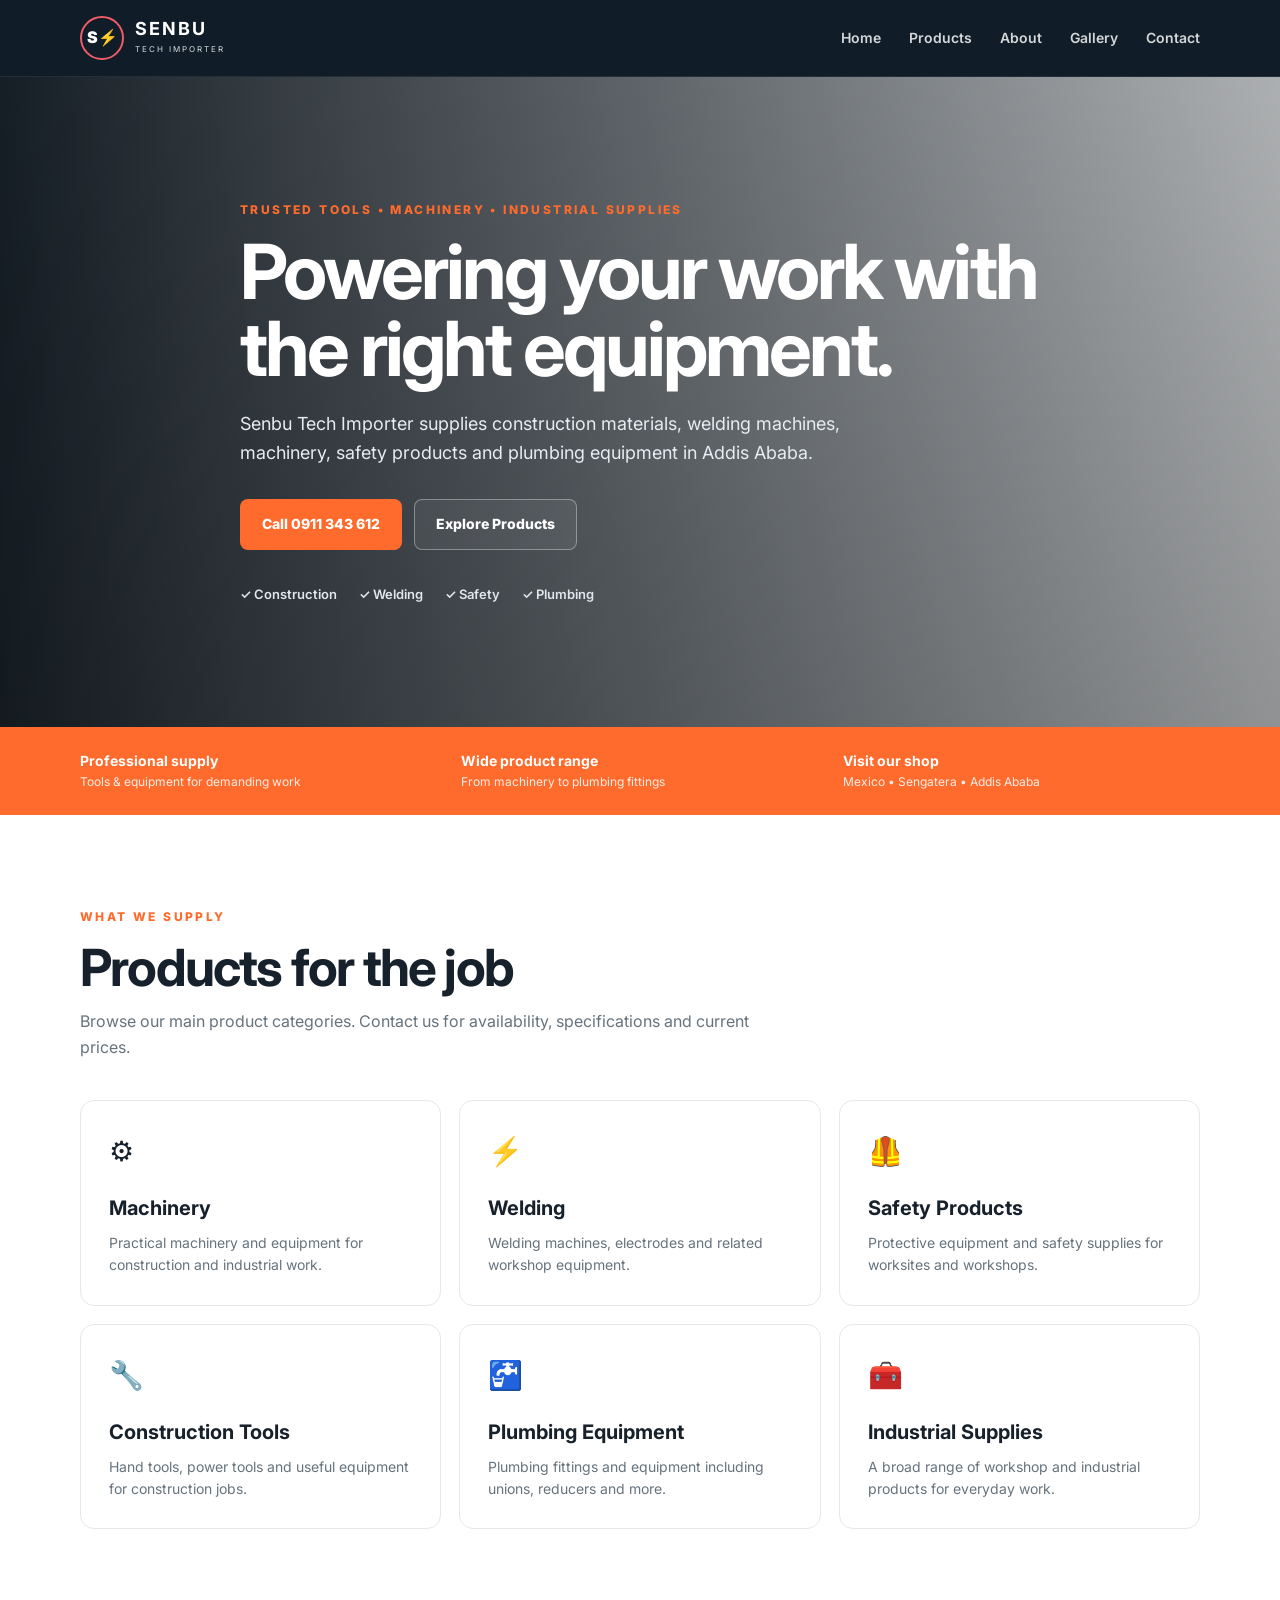
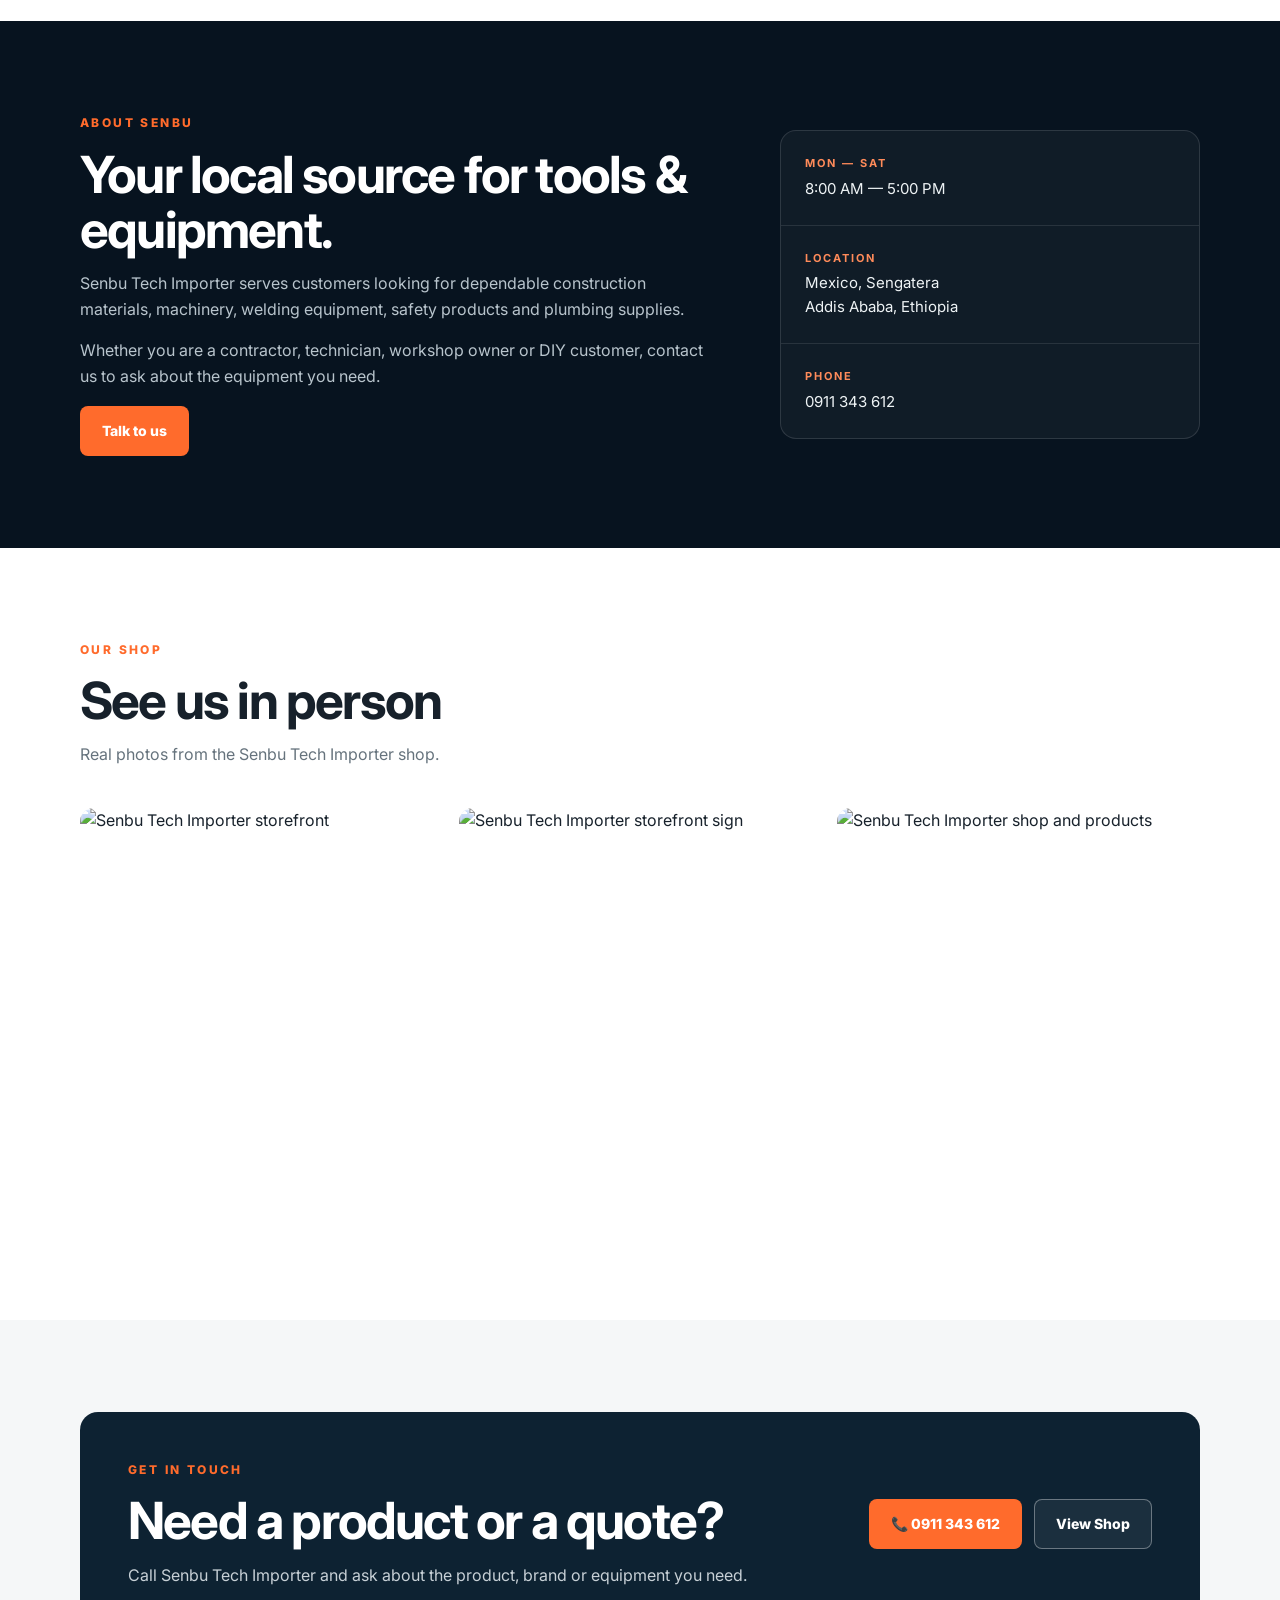
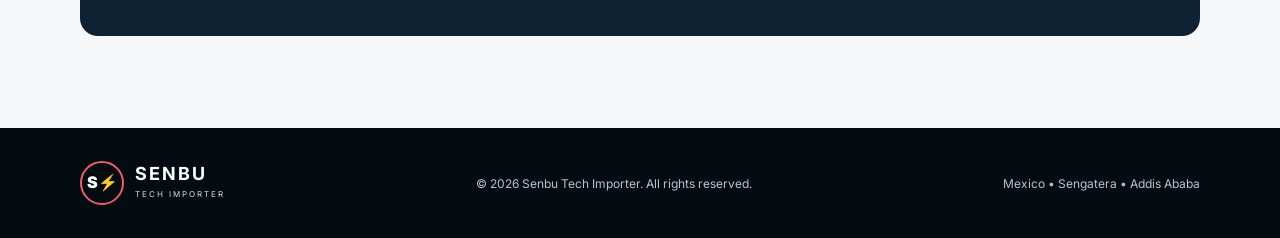
==== index.html @ f14bc9f2 "Add files via upload" ====
<!DOCTYPE html>
<html lang="en">
<head>
  <meta charset="UTF-8" />
  <meta name="viewport" content="width=device-width, initial-scale=1.0" />
  <meta name="description" content="Senbu Tech Importer - construction materials, welding machines, machinery, safety products and plumbing equipment in Addis Ababa." />
  <title>Senbu Tech Importer | Construction & Machinery</title>
  <link rel="stylesheet" href="style.css" />
</head>
<body>
  <header class="header">
    <div class="container nav">
      <a class="brand" href="#home" aria-label="Senbu Tech Importer home">
        <span class="brand-mark">S⚡</span>
        <span><strong>SENBU</strong><small>TECH IMPORTER</small></span>
      </a>
      <button class="menu-btn" aria-label="Open menu" onclick="toggleMenu()">☰</button>
      <nav id="navLinks">
        <a href="#home">Home</a>
        <a href="#products">Products</a>
        <a href="#about">About</a>
        <a href="#gallery">Gallery</a>
        <a href="#contact">Contact</a>
      </nav>
    </div>
  </header>

  <main>
    <section id="home" class="hero">
      <div class="hero-overlay"></div>
      <div class="container hero-content">
        <div class="eyebrow">TRUSTED TOOLS • MACHINERY • INDUSTRIAL SUPPLIES</div>
        <h1>Powering your work with the right equipment.</h1>
        <p>Senbu Tech Importer supplies construction materials, welding machines, machinery, safety products and plumbing equipment in Addis Ababa.</p>
        <div class="hero-actions">
          <a class="btn primary" href="tel:0911343612">Call 0911 343 612</a>
          <a class="btn secondary" href="#products">Explore Products</a>
        </div>
        <div class="hero-badges">
          <span>✓ Construction</span><span>✓ Welding</span><span>✓ Safety</span><span>✓ Plumbing</span>
        </div>
      </div>
    </section>

    <section class="trust">
      <div class="container trust-grid">
        <div><strong>Professional supply</strong><span>Tools & equipment for demanding work</span></div>
        <div><strong>Wide product range</strong><span>From machinery to plumbing fittings</span></div>
        <div><strong>Visit our shop</strong><span>Mexico • Sengatera • Addis Ababa</span></div>
      </div>
    </section>

    <section id="products" class="section">
      <div class="container">
        <div class="section-heading">
          <span class="eyebrow">WHAT WE SUPPLY</span>
          <h2>Products for the job</h2>
          <p>Browse our main product categories. Contact us for availability, specifications and current prices.</p>
        </div>
        <div class="cards">
          <article class="card"><div class="icon">⚙</div><h3>Machinery</h3><p>Practical machinery and equipment for construction and industrial work.</p></article>
          <article class="card"><div class="icon">⚡</div><h3>Welding</h3><p>Welding machines, electrodes and related workshop equipment.</p></article>
          <article class="card"><div class="icon">🦺</div><h3>Safety Products</h3><p>Protective equipment and safety supplies for worksites and workshops.</p></article>
          <article class="card"><div class="icon">🔧</div><h3>Construction Tools</h3><p>Hand tools, power tools and useful equipment for construction jobs.</p></article>
          <article class="card"><div class="icon">🚰</div><h3>Plumbing Equipment</h3><p>Plumbing fittings and equipment including unions, reducers and more.</p></article>
          <article class="card"><div class="icon">🧰</div><h3>Industrial Supplies</h3><p>A broad range of workshop and industrial products for everyday work.</p></article>
        </div>
      </div>
    </section>

    <section id="about" class="section dark">
      <div class="container split">
        <div>
          <span class="eyebrow">ABOUT SENBU</span>
          <h2>Your local source for tools & equipment.</h2>
          <p>Senbu Tech Importer serves customers looking for dependable construction materials, machinery, welding equipment, safety products and plumbing supplies.</p>
          <p>Whether you are a contractor, technician, workshop owner or DIY customer, contact us to ask about the equipment you need.</p>
          <a class="btn primary" href="tel:0911343612">Talk to us</a>
        </div>
        <div class="about-panel">
          <div><strong>MON — SAT</strong><span>8:00 AM — 5:00 PM</span></div>
          <div><strong>LOCATION</strong><span>Mexico, Sengatera<br/>Addis Ababa, Ethiopia</span></div>
          <div><strong>PHONE</strong><span>0911 343 612</span></div>
        </div>
      </div>
    </section>

    <section id="gallery" class="section">
      <div class="container">
        <div class="section-heading">
          <span class="eyebrow">OUR SHOP</span>
          <h2>See us in person</h2>
          <p>Real photos from the Senbu Tech Importer shop.</p>
        </div>
        <div class="gallery">
          <img src="assets/shop-1.png" alt="Senbu Tech Importer storefront" />
          <img src="assets/shop-2.png" alt="Senbu Tech Importer storefront sign" />
          <img src="assets/shop-3.png" alt="Senbu Tech Importer shop and products" />
        </div>
      </div>
    </section>

    <section id="contact" class="section contact">
      <div class="container contact-box">
        <div>
          <span class="eyebrow">GET IN TOUCH</span>
          <h2>Need a product or a quote?</h2>
          <p>Call Senbu Tech Importer and ask about the product, brand or equipment you need.</p>
        </div>
        <div class="contact-actions">
          <a class="btn primary" href="tel:0911343612">📞 0911 343 612</a>
          <a class="btn secondary" href="#gallery">View Shop</a>
        </div>
      </div>
    </section>
  </main>

  <footer>
    <div class="container footer">
      <div class="brand footer-brand"><span class="brand-mark">S⚡</span><span><strong>SENBU</strong><small>TECH IMPORTER</small></span></div>
      <p>© <span id="year"></span> Senbu Tech Importer. All rights reserved.</p>
      <p>Mexico • Sengatera • Addis Ababa</p>
    </div>
  </footer>

  <script>
    function toggleMenu() {
      document.getElementById('navLinks').classList.toggle('open');
    }
    document.querySelectorAll('#navLinks a').forEach(a => a.addEventListener('click', () => {
      document.getElementById('navLinks').classList.remove('open');
    }));
    document.getElementById('year').textContent = new Date().getFullYear();
  </script>
</body>
</html>
---- style.css ----
@import url('https://fonts.googleapis.com/css2?family=Inter:wght@400;500;600;700;800;900&display=swap');

:root{
  --navy:#07131f;
  --navy2:#0d2232;
  --red:#c93446;
  --orange:#ff6b2c;
  --blue:#0e536f;
  --light:#f5f7f8;
  --text:#17212b;
  --muted:#66737d;
  --white:#fff;
  --line:#e4e8eb;
}
*{box-sizing:border-box;margin:0;padding:0}
html{scroll-behavior:smooth}
body{font-family:Inter,Arial,sans-serif;color:var(--text);background:#fff;line-height:1.6}
a{text-decoration:none;color:inherit}
.container{width:min(1120px,92%);margin:auto}
.header{position:sticky;top:0;z-index:20;background:rgba(7,19,31,.96);backdrop-filter:blur(12px);color:white;border-bottom:1px solid rgba(255,255,255,.08)}
.nav{min-height:76px;display:flex;align-items:center;justify-content:space-between;gap:30px}
.brand{display:flex;align-items:center;gap:11px}
.brand-mark{display:grid;place-items:center;width:44px;height:44px;border:2px solid #ef5c67;border-radius:50%;font-weight:900;color:#fff;font-size:16px}
.brand strong{display:block;font-size:18px;letter-spacing:2px;line-height:1}
.brand small{display:block;color:#d7dde1;font-size:8px;letter-spacing:2px;margin-top:5px}
nav{display:flex;gap:28px;font-size:14px;font-weight:600}
nav a{opacity:.82;transition:.2s}
nav a:hover{opacity:1;color:#ff8b5a}
.menu-btn{display:none;background:none;border:0;color:#fff;font-size:26px}
.hero{position:relative;min-height:650px;display:flex;align-items:center;background:
linear-gradient(90deg,rgba(5,15,24,.92),rgba(5,15,24,.60),rgba(5,15,24,.25)),
url('assets/shop-3.png') center/cover}
.hero-overlay{position:absolute;inset:0;background:linear-gradient(180deg,rgba(0,0,0,.1),rgba(0,0,0,.25))}
.hero-content{position:relative;color:#fff;padding:90px 0;max-width:800px}
.eyebrow{font-size:12px;font-weight:800;letter-spacing:2.4px;color:var(--orange);display:block;margin-bottom:14px}
.hero h1{font-size:clamp(42px,6vw,76px);line-height:1.02;letter-spacing:-3px;max-width:800px;margin-bottom:22px}
.hero p{font-size:18px;max-width:650px;color:#e6edf1;margin-bottom:32px}
.hero-actions,.contact-actions{display:flex;gap:12px;flex-wrap:wrap}
.btn{display:inline-flex;align-items:center;justify-content:center;padding:13px 21px;border-radius:8px;font-weight:800;font-size:14px;border:1px solid transparent;transition:.2s}
.btn.primary{background:var(--orange);color:#fff}
.btn.primary:hover{transform:translateY(-2px);filter:brightness(1.05)}
.btn.secondary{border-color:rgba(255,255,255,.35);color:#fff;background:rgba(255,255,255,.06)}
.btn.secondary:hover{background:#fff;color:var(--navy)}
.hero-badges{display:flex;gap:22px;flex-wrap:wrap;margin-top:34px;color:#dfe7eb;font-size:13px;font-weight:600}
.trust{background:var(--orange);color:#fff}
.trust-grid{display:grid;grid-template-columns:repeat(3,1fr);padding:23px 0;gap:24px}
.trust-grid div{display:flex;flex-direction:column}
.trust-grid strong{font-size:14px}
.trust-grid span{font-size:12px;opacity:.88}
.section{padding:92px 0}
.section-heading{max-width:700px;margin-bottom:40px}
.section-heading h2,.split h2,.contact-box h2{font-size:clamp(32px,4vw,52px);line-height:1.08;letter-spacing:-1.8px;margin-bottom:14px}
.section-heading p,.split p,.contact-box p{color:var(--muted)}
.cards{display:grid;grid-template-columns:repeat(3,1fr);gap:18px}
.card{padding:28px;border:1px solid var(--line);border-radius:14px;background:#fff;transition:.2s}
.card:hover{transform:translateY(-4px);box-shadow:0 15px 35px rgba(7,19,31,.08)}
.icon{font-size:28px;margin-bottom:18px}
.card h3{font-size:20px;margin-bottom:8px}
.card p{color:var(--muted);font-size:14px}
.dark{background:var(--navy);color:#fff}
.dark .split p{color:#b8c4cc;margin-bottom:16px}
.split{display:grid;grid-template-columns:1.2fr .8fr;gap:70px;align-items:center}
.about-panel{border:1px solid rgba(255,255,255,.12);border-radius:16px;overflow:hidden;background:rgba(255,255,255,.04)}
.about-panel div{padding:24px;border-bottom:1px solid rgba(255,255,255,.1);display:flex;flex-direction:column}
.about-panel div:last-child{border-bottom:0}
.about-panel strong{font-size:11px;letter-spacing:2px;color:#ff8b5a;margin-bottom:4px}
.about-panel span{font-size:15px;color:#eef3f5}
.gallery{display:grid;grid-template-columns:repeat(3,1fr);gap:16px}
.gallery img{width:100%;height:420px;object-fit:cover;border-radius:14px;display:block}
.contact{background:var(--light)}
.contact-box{background:var(--navy2);color:#fff;border-radius:18px;padding:48px;display:flex;align-items:center;justify-content:space-between;gap:35px}
.contact-box p{color:#c7d0d6;max-width:620px}
footer{background:#040b11;color:#b9c3c9}
.footer{min-height:110px;display:flex;align-items:center;justify-content:space-between;gap:20px;flex-wrap:wrap;font-size:12px}
.footer-brand{color:#fff}
@media(max-width:800px){
  .menu-btn{display:block}
  nav{display:none;position:absolute;left:4%;right:4%;top:76px;padding:16px;background:var(--navy);border:1px solid rgba(255,255,255,.1);border-radius:0 0 12px 12px;flex-direction:column;gap:16px}
  nav.open{display:flex}
  .hero{min-height:600px}
  .hero h1{letter-spacing:-2px}
  .trust-grid,.cards,.split,.gallery{grid-template-columns:1fr}
  .section{padding:70px 0}
  .gallery img{height:320px}
  .contact-box{padding:32px;display:block}
  .contact-actions{margin-top:24px}
}
@media(max-width:500px){
  .hero{min-height:620px}
  .hero-content{padding:70px 0}
  .hero h1{font-size:43px}
  .hero p{font-size:16px}
  .hero-badges{gap:12px}
}
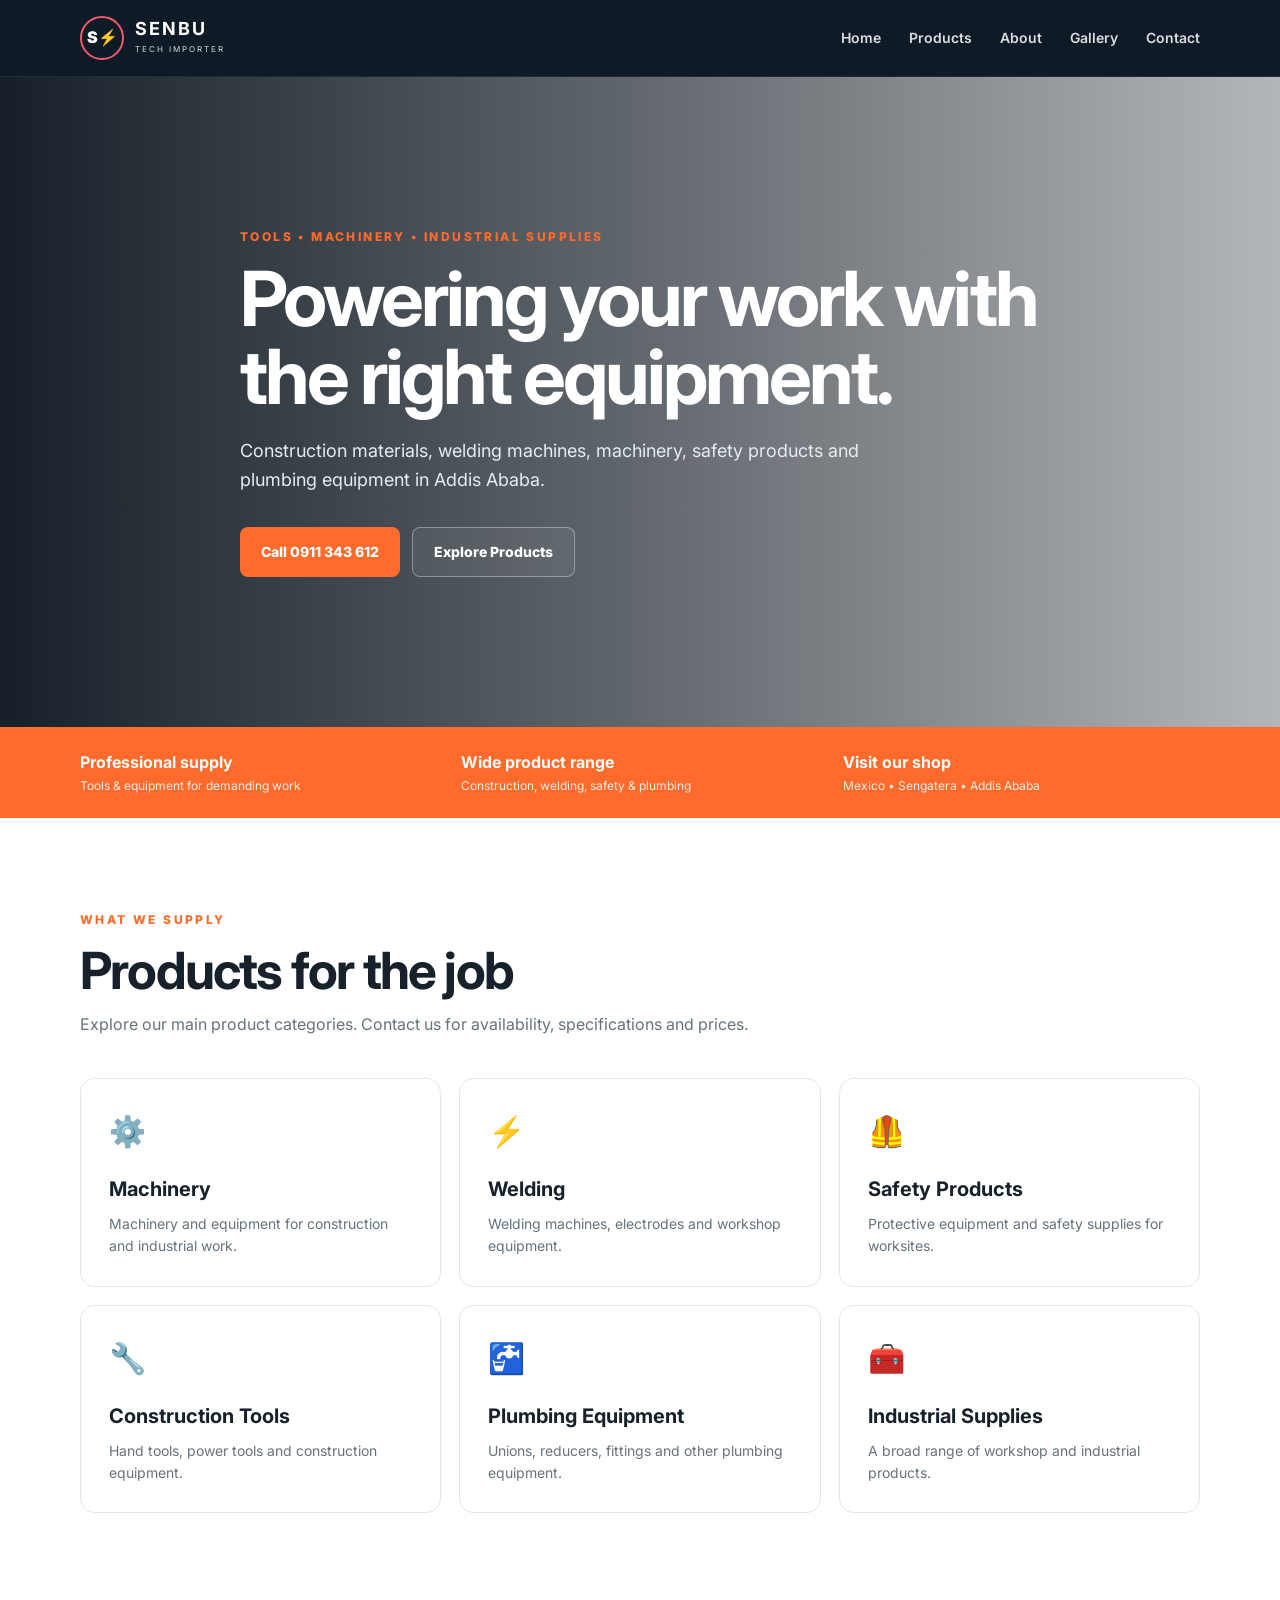
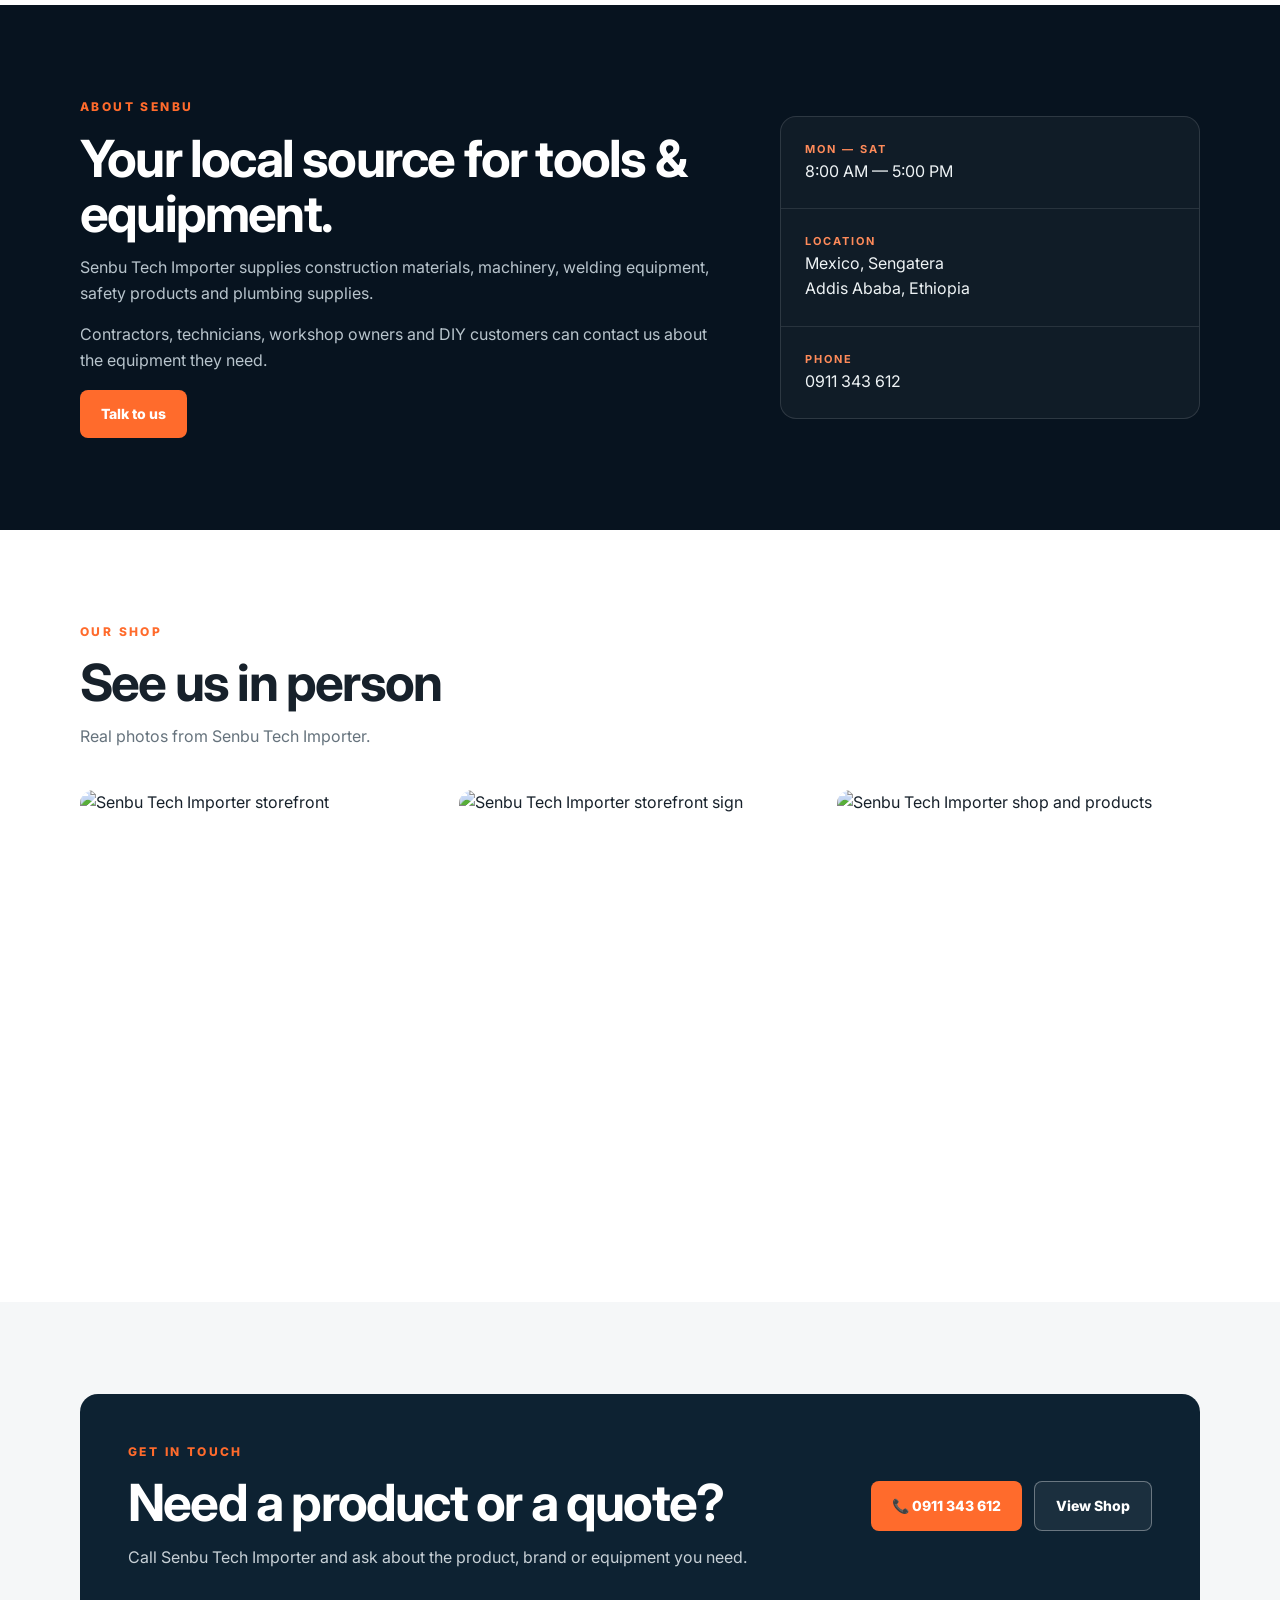
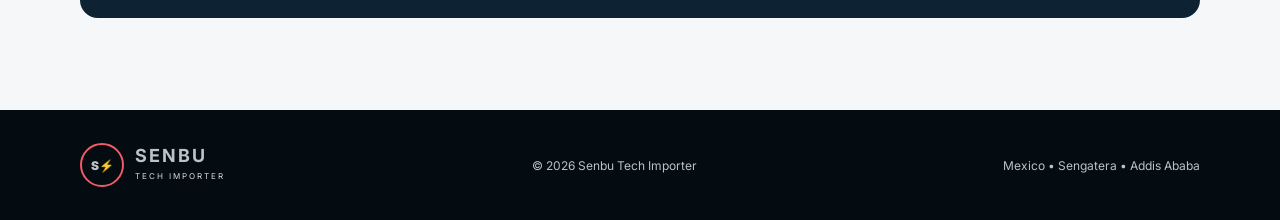
==== commit d360e872: "Add files via upload" ====
--- a/index.html
+++ b/index.html
@@ -1,136 +1,65 @@
 <!DOCTYPE html>
 <html lang="en">
 <head>
-  <meta charset="UTF-8" />
-  <meta name="viewport" content="width=device-width, initial-scale=1.0" />
-  <meta name="description" content="Senbu Tech Importer - construction materials, welding machines, machinery, safety products and plumbing equipment in Addis Ababa." />
-  <title>Senbu Tech Importer | Construction & Machinery</title>
-  <link rel="stylesheet" href="style.css" />
+<meta charset="UTF-8">
+<meta name="viewport" content="width=device-width, initial-scale=1.0">
+<meta name="description" content="Senbu Tech Importer - construction materials, welding machines, machinery, safety products and plumbing equipment in Addis Ababa.">
+<title>Senbu Tech Importer | Construction & Machinery</title>
+<link rel="stylesheet" href="style.css">
 </head>
 <body>
-  <header class="header">
-    <div class="container nav">
-      <a class="brand" href="#home" aria-label="Senbu Tech Importer home">
-        <span class="brand-mark">S⚡</span>
-        <span><strong>SENBU</strong><small>TECH IMPORTER</small></span>
-      </a>
-      <button class="menu-btn" aria-label="Open menu" onclick="toggleMenu()">☰</button>
-      <nav id="navLinks">
-        <a href="#home">Home</a>
-        <a href="#products">Products</a>
-        <a href="#about">About</a>
-        <a href="#gallery">Gallery</a>
-        <a href="#contact">Contact</a>
-      </nav>
-    </div>
-  </header>
+<header class="header"><div class="container nav">
+<a class="brand" href="#home"><span class="brand-mark">S⚡</span><span><strong>SENBU</strong><small>TECH IMPORTER</small></span></a>
+<button class="menu-btn" onclick="toggleMenu()">☰</button>
+<nav id="navLinks"><a href="#home">Home</a><a href="#products">Products</a><a href="#about">About</a><a href="#gallery">Gallery</a><a href="#contact">Contact</a></nav>
+</div></header>
 
-  <main>
-    <section id="home" class="hero">
-      <div class="hero-overlay"></div>
-      <div class="container hero-content">
-        <div class="eyebrow">TRUSTED TOOLS • MACHINERY • INDUSTRIAL SUPPLIES</div>
-        <h1>Powering your work with the right equipment.</h1>
-        <p>Senbu Tech Importer supplies construction materials, welding machines, machinery, safety products and plumbing equipment in Addis Ababa.</p>
-        <div class="hero-actions">
-          <a class="btn primary" href="tel:0911343612">Call 0911 343 612</a>
-          <a class="btn secondary" href="#products">Explore Products</a>
-        </div>
-        <div class="hero-badges">
-          <span>✓ Construction</span><span>✓ Welding</span><span>✓ Safety</span><span>✓ Plumbing</span>
-        </div>
-      </div>
-    </section>
+<section id="home" class="hero"><div class="container hero-content">
+<span class="eyebrow">TOOLS • MACHINERY • INDUSTRIAL SUPPLIES</span>
+<h1>Powering your work with the right equipment.</h1>
+<p>Construction materials, welding machines, machinery, safety products and plumbing equipment in Addis Ababa.</p>
+<div class="actions"><a class="btn primary" href="tel:0911343612">Call 0911 343 612</a><a class="btn secondary" href="#products">Explore Products</a></div>
+</div></section>
 
-    <section class="trust">
-      <div class="container trust-grid">
-        <div><strong>Professional supply</strong><span>Tools & equipment for demanding work</span></div>
-        <div><strong>Wide product range</strong><span>From machinery to plumbing fittings</span></div>
-        <div><strong>Visit our shop</strong><span>Mexico • Sengatera • Addis Ababa</span></div>
-      </div>
-    </section>
+<section class="trust"><div class="container trust-grid">
+<div><b>Professional supply</b><span>Tools & equipment for demanding work</span></div>
+<div><b>Wide product range</b><span>Construction, welding, safety & plumbing</span></div>
+<div><b>Visit our shop</b><span>Mexico • Sengatera • Addis Ababa</span></div>
+</div></section>
 
-    <section id="products" class="section">
-      <div class="container">
-        <div class="section-heading">
-          <span class="eyebrow">WHAT WE SUPPLY</span>
-          <h2>Products for the job</h2>
-          <p>Browse our main product categories. Contact us for availability, specifications and current prices.</p>
-        </div>
-        <div class="cards">
-          <article class="card"><div class="icon">⚙</div><h3>Machinery</h3><p>Practical machinery and equipment for construction and industrial work.</p></article>
-          <article class="card"><div class="icon">⚡</div><h3>Welding</h3><p>Welding machines, electrodes and related workshop equipment.</p></article>
-          <article class="card"><div class="icon">🦺</div><h3>Safety Products</h3><p>Protective equipment and safety supplies for worksites and workshops.</p></article>
-          <article class="card"><div class="icon">🔧</div><h3>Construction Tools</h3><p>Hand tools, power tools and useful equipment for construction jobs.</p></article>
-          <article class="card"><div class="icon">🚰</div><h3>Plumbing Equipment</h3><p>Plumbing fittings and equipment including unions, reducers and more.</p></article>
-          <article class="card"><div class="icon">🧰</div><h3>Industrial Supplies</h3><p>A broad range of workshop and industrial products for everyday work.</p></article>
-        </div>
-      </div>
-    </section>
+<section id="products" class="section"><div class="container">
+<div class="heading"><span class="eyebrow">WHAT WE SUPPLY</span><h2>Products for the job</h2><p>Explore our main product categories. Contact us for availability, specifications and prices.</p></div>
+<div class="cards">
+<article class="card"><div class="cat-icon">⚙️</div><h3>Machinery</h3><p>Machinery and equipment for construction and industrial work.</p></article>
+<article class="card"><div class="cat-icon">⚡</div><h3>Welding</h3><p>Welding machines, electrodes and workshop equipment.</p></article>
+<article class="card"><div class="cat-icon">🦺</div><h3>Safety Products</h3><p>Protective equipment and safety supplies for worksites.</p></article>
+<article class="card"><div class="cat-icon">🔧</div><h3>Construction Tools</h3><p>Hand tools, power tools and construction equipment.</p></article>
+<article class="card"><div class="cat-icon">🚰</div><h3>Plumbing Equipment</h3><p>Unions, reducers, fittings and other plumbing equipment.</p></article>
+<article class="card"><div class="cat-icon">🧰</div><h3>Industrial Supplies</h3><p>A broad range of workshop and industrial products.</p></article>
+</div></div></section>
 
-    <section id="about" class="section dark">
-      <div class="container split">
-        <div>
-          <span class="eyebrow">ABOUT SENBU</span>
-          <h2>Your local source for tools & equipment.</h2>
-          <p>Senbu Tech Importer serves customers looking for dependable construction materials, machinery, welding equipment, safety products and plumbing supplies.</p>
-          <p>Whether you are a contractor, technician, workshop owner or DIY customer, contact us to ask about the equipment you need.</p>
-          <a class="btn primary" href="tel:0911343612">Talk to us</a>
-        </div>
-        <div class="about-panel">
-          <div><strong>MON — SAT</strong><span>8:00 AM — 5:00 PM</span></div>
-          <div><strong>LOCATION</strong><span>Mexico, Sengatera<br/>Addis Ababa, Ethiopia</span></div>
-          <div><strong>PHONE</strong><span>0911 343 612</span></div>
-        </div>
-      </div>
-    </section>
+<section id="about" class="section dark"><div class="container split">
+<div><span class="eyebrow">ABOUT SENBU</span><h2>Your local source for tools & equipment.</h2>
+<p>Senbu Tech Importer supplies construction materials, machinery, welding equipment, safety products and plumbing supplies.</p>
+<p>Contractors, technicians, workshop owners and DIY customers can contact us about the equipment they need.</p>
+<a class="btn primary" href="tel:0911343612">Talk to us</a></div>
+<div class="info"><div><b>MON — SAT</b><span>8:00 AM — 5:00 PM</span></div><div><b>LOCATION</b><span>Mexico, Sengatera<br>Addis Ababa, Ethiopia</span></div><div><b>PHONE</b><span>0911 343 612</span></div></div>
+</div></section>
 
-    <section id="gallery" class="section">
-      <div class="container">
-        <div class="section-heading">
-          <span class="eyebrow">OUR SHOP</span>
-          <h2>See us in person</h2>
-          <p>Real photos from the Senbu Tech Importer shop.</p>
-        </div>
-        <div class="gallery">
-          <img src="assets/shop-1.png" alt="Senbu Tech Importer storefront" />
-          <img src="assets/shop-2.png" alt="Senbu Tech Importer storefront sign" />
-          <img src="assets/shop-3.png" alt="Senbu Tech Importer shop and products" />
-        </div>
-      </div>
-    </section>
+<section id="gallery" class="section"><div class="container">
+<div class="heading"><span class="eyebrow">OUR SHOP</span><h2>See us in person</h2><p>Real photos from Senbu Tech Importer.</p></div>
+<div class="gallery"><img src="assets/shop-1.png" alt="Senbu Tech Importer storefront"><img src="assets/shop-2.png" alt="Senbu Tech Importer storefront sign"><img src="assets/shop-3.png" alt="Senbu Tech Importer shop and products"></div>
+</div></section>
 
-    <section id="contact" class="section contact">
-      <div class="container contact-box">
-        <div>
-          <span class="eyebrow">GET IN TOUCH</span>
-          <h2>Need a product or a quote?</h2>
-          <p>Call Senbu Tech Importer and ask about the product, brand or equipment you need.</p>
-        </div>
-        <div class="contact-actions">
-          <a class="btn primary" href="tel:0911343612">📞 0911 343 612</a>
-          <a class="btn secondary" href="#gallery">View Shop</a>
-        </div>
-      </div>
-    </section>
-  </main>
+<section id="contact" class="section contact"><div class="container contact-box">
+<div><span class="eyebrow">GET IN TOUCH</span><h2>Need a product or a quote?</h2><p>Call Senbu Tech Importer and ask about the product, brand or equipment you need.</p></div>
+<div class="actions"><a class="btn primary" href="tel:0911343612">📞 0911 343 612</a><a class="btn secondary" href="#gallery">View Shop</a></div>
+</div></section>
 
-  <footer>
-    <div class="container footer">
-      <div class="brand footer-brand"><span class="brand-mark">S⚡</span><span><strong>SENBU</strong><small>TECH IMPORTER</small></span></div>
-      <p>© <span id="year"></span> Senbu Tech Importer. All rights reserved.</p>
-      <p>Mexico • Sengatera • Addis Ababa</p>
-    </div>
-  </footer>
-
-  <script>
-    function toggleMenu() {
-      document.getElementById('navLinks').classList.toggle('open');
-    }
-    document.querySelectorAll('#navLinks a').forEach(a => a.addEventListener('click', () => {
-      document.getElementById('navLinks').classList.remove('open');
-    }));
-    document.getElementById('year').textContent = new Date().getFullYear();
-  </script>
-</body>
-</html>
+<footer><div class="container footer"><div class="brand"><span class="brand-mark">S⚡</span><span><strong>SENBU</strong><small>TECH IMPORTER</small></span></div><p>© <span id="year"></span> Senbu Tech Importer</p><p>Mexico • Sengatera • Addis Ababa</p></div></footer>
+<script>
+function toggleMenu(){document.getElementById('navLinks').classList.toggle('open')}
+document.querySelectorAll('#navLinks a').forEach(a=>a.onclick=()=>document.getElementById('navLinks').classList.remove('open'));
+document.getElementById('year').textContent=new Date().getFullYear();
+</script>
+</body></html>
--- a/style.css
+++ b/style.css
@@ -1,94 +1,12 @@
 @import url('https://fonts.googleapis.com/css2?family=Inter:wght@400;500;600;700;800;900&display=swap');
-
-:root{
-  --navy:#07131f;
-  --navy2:#0d2232;
-  --red:#c93446;
-  --orange:#ff6b2c;
-  --blue:#0e536f;
-  --light:#f5f7f8;
-  --text:#17212b;
-  --muted:#66737d;
-  --white:#fff;
-  --line:#e4e8eb;
-}
-*{box-sizing:border-box;margin:0;padding:0}
-html{scroll-behavior:smooth}
-body{font-family:Inter,Arial,sans-serif;color:var(--text);background:#fff;line-height:1.6}
-a{text-decoration:none;color:inherit}
-.container{width:min(1120px,92%);margin:auto}
-.header{position:sticky;top:0;z-index:20;background:rgba(7,19,31,.96);backdrop-filter:blur(12px);color:white;border-bottom:1px solid rgba(255,255,255,.08)}
-.nav{min-height:76px;display:flex;align-items:center;justify-content:space-between;gap:30px}
-.brand{display:flex;align-items:center;gap:11px}
-.brand-mark{display:grid;place-items:center;width:44px;height:44px;border:2px solid #ef5c67;border-radius:50%;font-weight:900;color:#fff;font-size:16px}
-.brand strong{display:block;font-size:18px;letter-spacing:2px;line-height:1}
-.brand small{display:block;color:#d7dde1;font-size:8px;letter-spacing:2px;margin-top:5px}
-nav{display:flex;gap:28px;font-size:14px;font-weight:600}
-nav a{opacity:.82;transition:.2s}
-nav a:hover{opacity:1;color:#ff8b5a}
-.menu-btn{display:none;background:none;border:0;color:#fff;font-size:26px}
-.hero{position:relative;min-height:650px;display:flex;align-items:center;background:
-linear-gradient(90deg,rgba(5,15,24,.92),rgba(5,15,24,.60),rgba(5,15,24,.25)),
-url('assets/shop-3.png') center/cover}
-.hero-overlay{position:absolute;inset:0;background:linear-gradient(180deg,rgba(0,0,0,.1),rgba(0,0,0,.25))}
-.hero-content{position:relative;color:#fff;padding:90px 0;max-width:800px}
-.eyebrow{font-size:12px;font-weight:800;letter-spacing:2.4px;color:var(--orange);display:block;margin-bottom:14px}
-.hero h1{font-size:clamp(42px,6vw,76px);line-height:1.02;letter-spacing:-3px;max-width:800px;margin-bottom:22px}
-.hero p{font-size:18px;max-width:650px;color:#e6edf1;margin-bottom:32px}
-.hero-actions,.contact-actions{display:flex;gap:12px;flex-wrap:wrap}
-.btn{display:inline-flex;align-items:center;justify-content:center;padding:13px 21px;border-radius:8px;font-weight:800;font-size:14px;border:1px solid transparent;transition:.2s}
-.btn.primary{background:var(--orange);color:#fff}
-.btn.primary:hover{transform:translateY(-2px);filter:brightness(1.05)}
-.btn.secondary{border-color:rgba(255,255,255,.35);color:#fff;background:rgba(255,255,255,.06)}
-.btn.secondary:hover{background:#fff;color:var(--navy)}
-.hero-badges{display:flex;gap:22px;flex-wrap:wrap;margin-top:34px;color:#dfe7eb;font-size:13px;font-weight:600}
-.trust{background:var(--orange);color:#fff}
-.trust-grid{display:grid;grid-template-columns:repeat(3,1fr);padding:23px 0;gap:24px}
-.trust-grid div{display:flex;flex-direction:column}
-.trust-grid strong{font-size:14px}
-.trust-grid span{font-size:12px;opacity:.88}
-.section{padding:92px 0}
-.section-heading{max-width:700px;margin-bottom:40px}
-.section-heading h2,.split h2,.contact-box h2{font-size:clamp(32px,4vw,52px);line-height:1.08;letter-spacing:-1.8px;margin-bottom:14px}
-.section-heading p,.split p,.contact-box p{color:var(--muted)}
-.cards{display:grid;grid-template-columns:repeat(3,1fr);gap:18px}
-.card{padding:28px;border:1px solid var(--line);border-radius:14px;background:#fff;transition:.2s}
-.card:hover{transform:translateY(-4px);box-shadow:0 15px 35px rgba(7,19,31,.08)}
-.icon{font-size:28px;margin-bottom:18px}
-.card h3{font-size:20px;margin-bottom:8px}
-.card p{color:var(--muted);font-size:14px}
-.dark{background:var(--navy);color:#fff}
-.dark .split p{color:#b8c4cc;margin-bottom:16px}
-.split{display:grid;grid-template-columns:1.2fr .8fr;gap:70px;align-items:center}
-.about-panel{border:1px solid rgba(255,255,255,.12);border-radius:16px;overflow:hidden;background:rgba(255,255,255,.04)}
-.about-panel div{padding:24px;border-bottom:1px solid rgba(255,255,255,.1);display:flex;flex-direction:column}
-.about-panel div:last-child{border-bottom:0}
-.about-panel strong{font-size:11px;letter-spacing:2px;color:#ff8b5a;margin-bottom:4px}
-.about-panel span{font-size:15px;color:#eef3f5}
-.gallery{display:grid;grid-template-columns:repeat(3,1fr);gap:16px}
-.gallery img{width:100%;height:420px;object-fit:cover;border-radius:14px;display:block}
-.contact{background:var(--light)}
-.contact-box{background:var(--navy2);color:#fff;border-radius:18px;padding:48px;display:flex;align-items:center;justify-content:space-between;gap:35px}
-.contact-box p{color:#c7d0d6;max-width:620px}
-footer{background:#040b11;color:#b9c3c9}
-.footer{min-height:110px;display:flex;align-items:center;justify-content:space-between;gap:20px;flex-wrap:wrap;font-size:12px}
-.footer-brand{color:#fff}
-@media(max-width:800px){
-  .menu-btn{display:block}
-  nav{display:none;position:absolute;left:4%;right:4%;top:76px;padding:16px;background:var(--navy);border:1px solid rgba(255,255,255,.1);border-radius:0 0 12px 12px;flex-direction:column;gap:16px}
-  nav.open{display:flex}
-  .hero{min-height:600px}
-  .hero h1{letter-spacing:-2px}
-  .trust-grid,.cards,.split,.gallery{grid-template-columns:1fr}
-  .section{padding:70px 0}
-  .gallery img{height:320px}
-  .contact-box{padding:32px;display:block}
-  .contact-actions{margin-top:24px}
-}
-@media(max-width:500px){
-  .hero{min-height:620px}
-  .hero-content{padding:70px 0}
-  .hero h1{font-size:43px}
-  .hero p{font-size:16px}
-  .hero-badges{gap:12px}
-}
+:root{--navy:#07131f;--navy2:#0d2232;--orange:#ff6b2c;--light:#f5f7f8;--text:#17212b;--muted:#66737d;--line:#e4e8eb}
+*{box-sizing:border-box;margin:0;padding:0}html{scroll-behavior:smooth}body{font-family:Inter,Arial,sans-serif;color:var(--text);line-height:1.6}a{text-decoration:none;color:inherit}.container{width:min(1120px,92%);margin:auto}
+.header{position:sticky;top:0;z-index:20;background:rgba(7,19,31,.97);color:white;border-bottom:1px solid rgba(255,255,255,.08)}.nav{min-height:76px;display:flex;align-items:center;justify-content:space-between}.brand{display:flex;align-items:center;gap:11px}.brand-mark{display:grid;place-items:center;width:44px;height:44px;border:2px solid #ef5c67;border-radius:50%;font-weight:900}.brand strong{display:block;font-size:18px;letter-spacing:2px;line-height:1}.brand small{display:block;color:#d7dde1;font-size:8px;letter-spacing:2px;margin-top:5px}nav{display:flex;gap:28px;font-size:14px;font-weight:600}nav a{opacity:.85}nav a:hover{color:#ff8b5a}.menu-btn{display:none;background:none;border:0;color:white;font-size:26px}
+.hero{min-height:650px;display:flex;align-items:center;background:linear-gradient(90deg,rgba(5,15,24,.93),rgba(5,15,24,.63),rgba(5,15,24,.3)),url('assets/shop-3.png') center/cover}.hero-content{color:white;padding:90px 0;max-width:800px}.eyebrow{font-size:12px;font-weight:800;letter-spacing:2.4px;color:var(--orange);display:block;margin-bottom:14px}.hero h1{font-size:clamp(42px,6vw,76px);line-height:1.02;letter-spacing:-3px;margin-bottom:22px}.hero p{font-size:18px;max-width:650px;color:#e6edf1;margin-bottom:32px}.actions{display:flex;gap:12px;flex-wrap:wrap}.btn{display:inline-flex;align-items:center;justify-content:center;padding:13px 21px;border-radius:8px;font-weight:800;font-size:14px}.btn.primary{background:var(--orange);color:white}.btn.secondary{border:1px solid rgba(255,255,255,.35);color:white;background:rgba(255,255,255,.06)}
+.trust{background:var(--orange);color:white}.trust-grid{display:grid;grid-template-columns:repeat(3,1fr);padding:23px 0;gap:24px}.trust-grid div{display:flex;flex-direction:column}.trust-grid span{font-size:12px;opacity:.88}
+.section{padding:92px 0}.heading{max-width:700px;margin-bottom:40px}.heading h2,.split h2,.contact-box h2{font-size:clamp(32px,4vw,52px);line-height:1.08;letter-spacing:-1.8px;margin-bottom:14px}.heading p,.split p,.contact-box p{color:var(--muted)}
+.cards{display:grid;grid-template-columns:repeat(3,1fr);gap:18px}.card{padding:28px;border:1px solid var(--line);border-radius:14px;background:white;transition:.2s}.card:hover{transform:translateY(-4px);box-shadow:0 15px 35px rgba(7,19,31,.08)}.cat-icon{font-size:30px;margin-bottom:18px}.card h3{font-size:20px;margin-bottom:8px}.card p{color:var(--muted);font-size:14px}
+.dark{background:var(--navy);color:white}.dark .split p{color:#b8c4cc;margin-bottom:16px}.split{display:grid;grid-template-columns:1.2fr .8fr;gap:70px;align-items:center}.info{border:1px solid rgba(255,255,255,.12);border-radius:16px;overflow:hidden;background:rgba(255,255,255,.04)}.info div{padding:24px;border-bottom:1px solid rgba(255,255,255,.1);display:flex;flex-direction:column}.info div:last-child{border:0}.info b{font-size:11px;letter-spacing:2px;color:#ff8b5a}.info span{color:#eef3f5}
+.gallery{display:grid;grid-template-columns:repeat(3,1fr);gap:16px}.gallery img{width:100%;height:420px;object-fit:cover;border-radius:14px;display:block}.contact{background:var(--light)}.contact-box{background:var(--navy2);color:white;border-radius:18px;padding:48px;display:flex;align-items:center;justify-content:space-between;gap:35px}.contact-box p{color:#c7d0d6;max-width:620px}footer{background:#040b11;color:#b9c3c9}.footer{min-height:110px;display:flex;align-items:center;justify-content:space-between;gap:20px;flex-wrap:wrap;font-size:12px}
+@media(max-width:800px){.menu-btn{display:block}nav{display:none;position:absolute;left:4%;right:4%;top:76px;padding:16px;background:var(--navy);flex-direction:column;gap:16px}nav.open{display:flex}.trust-grid,.cards,.split,.gallery{grid-template-columns:1fr}.section{padding:70px 0}.gallery img{height:320px}.contact-box{padding:32px;display:block}.contact-box .actions{margin-top:24px}}
+@media(max-width:500px){.hero{min-height:620px}.hero h1{font-size:43px}.hero p{font-size:16px}}
